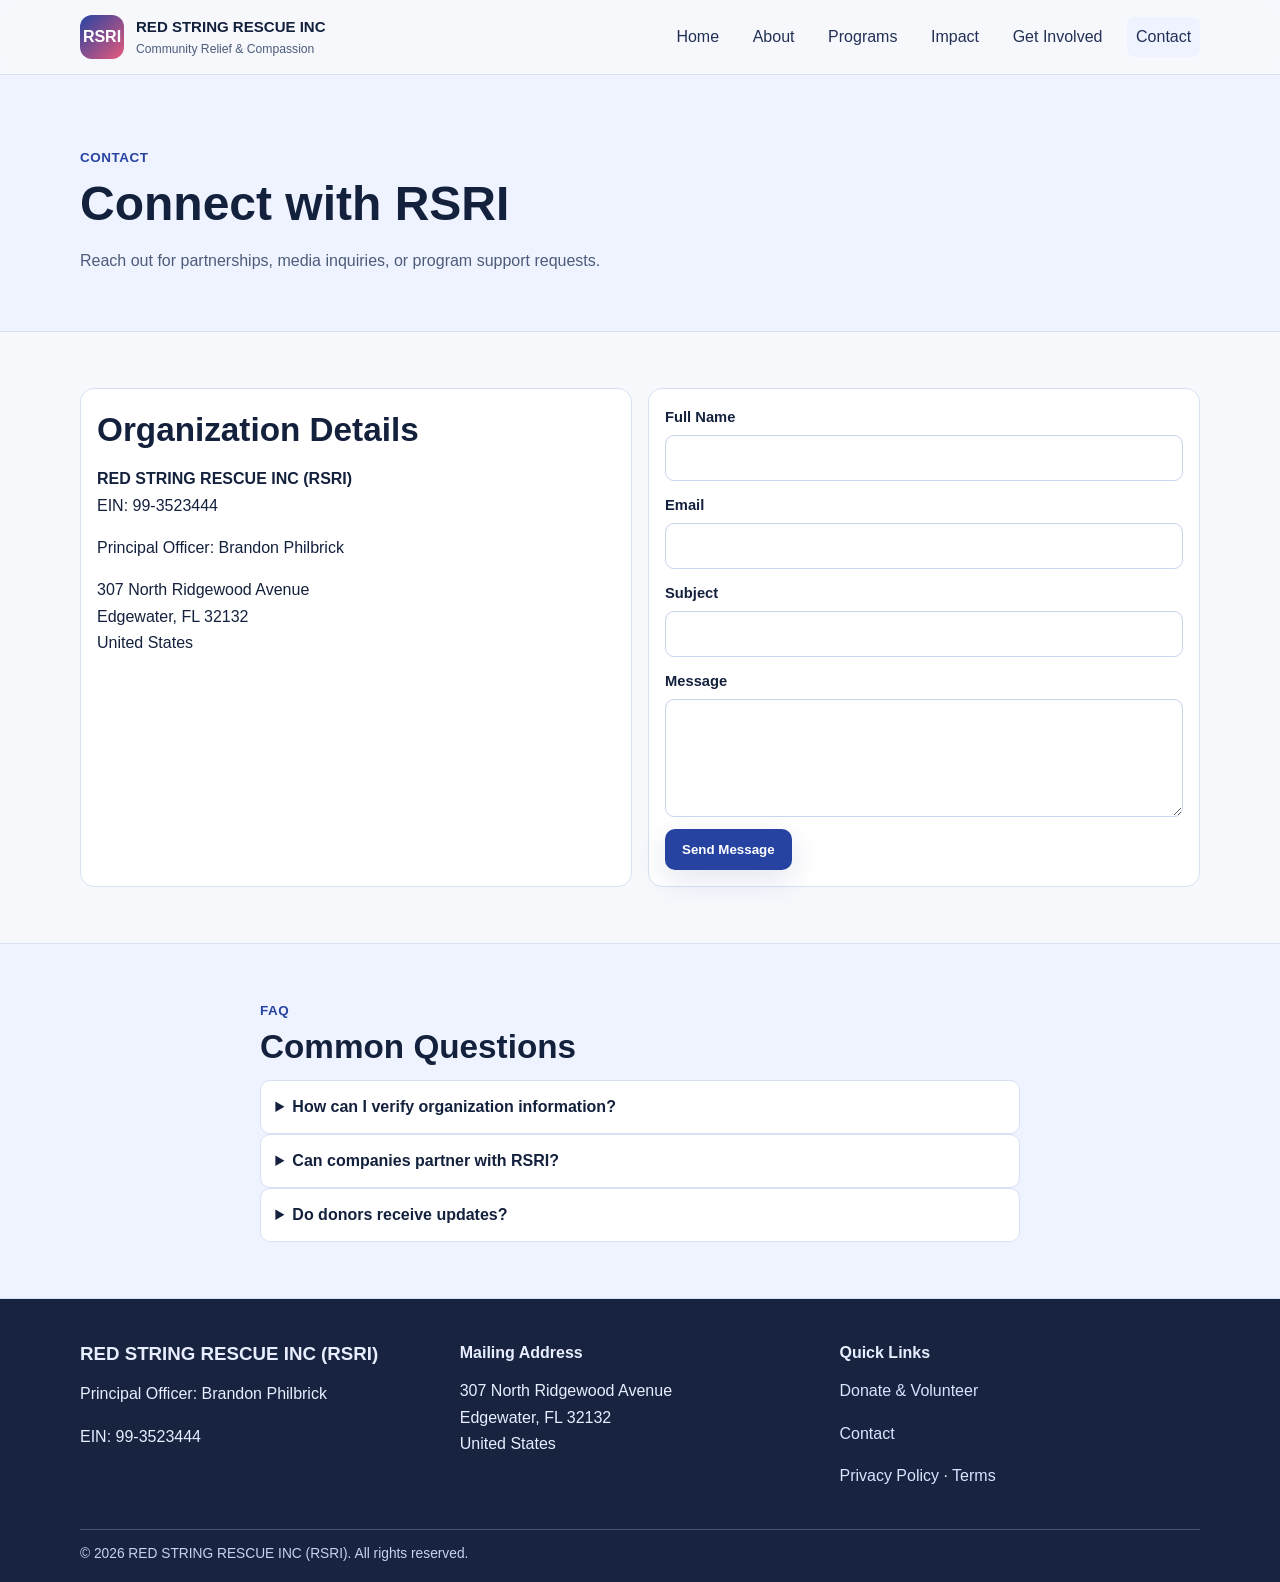
==== contact.html @ 971e7270 "latest" ====
<!DOCTYPE html>
<html lang="en">
<head>
  <meta charset="UTF-8" />
  <meta name="viewport" content="width=device-width, initial-scale=1.0" />
  <title>Contact | RSRI</title>
  <meta name="description" content="Contact RED STRING RESCUE INC for partnerships, support, or inquiries." />
  <link rel="stylesheet" href="styles.css" />
</head>
<body>
  <a class="skip-link" href="#main">Skip to main content</a>
  <header class="site-header" id="top">
    <div class="container nav-wrap">
      <a class="brand" href="index.html" aria-label="RSRI home">
        <div class="brand-mark">RSRI</div>
        <div>
          <p class="brand-name">RED STRING RESCUE INC</p>
          <p class="brand-sub">Community Relief & Compassion</p>
        </div>
      </a>

      <button class="menu-toggle" aria-expanded="false" aria-controls="mainNav" aria-label="Toggle navigation menu">
        <span></span><span></span><span></span>
      </button>

      <nav id="mainNav" class="main-nav" aria-label="Main navigation">
        <a href="index.html">Home</a>
        <a href="about.html">About</a>
        <a href="programs.html">Programs</a>
        <a href="impact.html">Impact</a>
        <a href="get-involved.html">Get Involved</a>
        <a href="contact.html" class="active">Contact</a>
      </nav>
    </div>
  </header>

  <main id="main">
    <section class="page-hero"><div class="container"><p class="eyebrow">Contact</p><h1>Connect with RSRI</h1><p class="lead">Reach out for partnerships, media inquiries, or program support requests.</p></div></section>
    <section class="section"><div class="container grid-2">
      <article class="panel">
        <h2>Organization Details</h2>
        <p><strong>RED STRING RESCUE INC (RSRI)</strong><br/>EIN: 99-3523444</p>
        <p>Principal Officer: Brandon Philbrick</p>
        <p>307 North Ridgewood Avenue<br/>Edgewater, FL 32132<br/>United States</p>
      </article>
      <form name="contact" method="POST" data-netlify="true" action="/thank-you.html">
        <input type="hidden" name="form-name" value="contact" />
        <label>Full Name<input type="text" name="name" required /></label>
        <label>Email<input type="email" name="email" required /></label>
        <label>Subject<input type="text" name="subject" required /></label>
        <label>Message<textarea name="message" rows="4" required></textarea></label>
        <button type="submit" class="btn btn-primary">Send Message</button>
      </form>
    </div></section>

    <section class="section section-alt"><div class="container narrow"><p class="eyebrow">FAQ</p><h2>Common Questions</h2>
      <details><summary>How can I verify organization information?</summary><p>You can verify EIN 99-3523444 and the listed mailing address. Additional public information is available upon request.</p></details>
      <details><summary>Can companies partner with RSRI?</summary><p>Yes, we welcome corporate partnerships and collaborative community initiatives.</p></details>
      <details><summary>Do donors receive updates?</summary><p>Yes, we provide periodic updates on impact metrics and program priorities.</p></details>
    </div></section>
  </main>
  <footer class="site-footer">
    <div class="container footer-grid">
      <div>
        <h3>RED STRING RESCUE INC (RSRI)</h3>
        <p>Principal Officer: Brandon Philbrick</p>
        <p>EIN: 99-3523444</p>
      </div>
      <div>
        <h4>Mailing Address</h4>
        <p>307 North Ridgewood Avenue<br/>Edgewater, FL 32132<br/>United States</p>
      </div>
      <div>
        <h4>Quick Links</h4>
        <p><a href="get-involved.html">Donate & Volunteer</a></p>
        <p><a href="contact.html">Contact</a></p>
        <p><a href="privacy.html">Privacy Policy</a> · <a href="terms.html">Terms</a></p>
      </div>
    </div>
    <div class="copyright">© <span id="year"></span> RED STRING RESCUE INC (RSRI). All rights reserved.</div>
  </footer>
  <script src="script.js"></script>

</body>
</html>
---- styles.css ----
:root {
  --bg: #f6f8fc;
  --surface: #ffffff;
  --surface-alt: #eef3ff;
  --text: #14213d;
  --muted: #4c5c7a;
  --primary: #2643a2;
  --primary-strong: #1a2f79;
  --accent: #e75a7c;
  --border: #d8e0f3;
  --shadow: 0 10px 30px rgba(27, 51, 122, 0.12);
  --radius: 14px;
}

* { box-sizing: border-box; }
html { scroll-behavior: smooth; }
body {
  margin: 0;
  font-family: "Inter", "Segoe UI", Arial, sans-serif;
  color: var(--text);
  background: var(--bg);
  line-height: 1.65;
}
a { color: inherit; text-decoration: none; }
.container { width: min(1120px, 92vw); margin: 0 auto; }
.narrow { width: min(760px, 100%); }

.skip-link { position: absolute; left: -9999px; top: 0; }
.skip-link:focus { left: 1rem; top: 1rem; background: #000; color: #fff; padding: 0.5rem 0.8rem; border-radius: 6px; z-index: 1000; }

.site-header {
  position: sticky; top: 0; z-index: 100;
  backdrop-filter: blur(8px);
  background: color-mix(in srgb, #f6f8fc 88%, transparent);
  border-bottom: 1px solid var(--border);
}
.nav-wrap { display: flex; align-items: center; justify-content: space-between; gap: 1rem; min-height: 74px; }
.brand { display: flex; align-items: center; gap: 0.75rem; }
.brand-mark {
  width: 44px; height: 44px; display: grid; place-items: center;
  border-radius: 12px; font-weight: 800; color: #fff;
  background: linear-gradient(135deg, var(--primary), var(--accent));
}
.brand-name { margin: 0; font-size: 0.94rem; font-weight: 700; }
.brand-sub { margin: 0; font-size: 0.76rem; color: var(--muted); }

.main-nav { display: flex; gap: 1rem; align-items: center; }
.main-nav a { padding: 0.4rem 0.55rem; border-radius: 8px; color: #223055; font-weight: 500; }
.main-nav a:hover, .main-nav a:focus-visible, .main-nav a.active { background: var(--surface-alt); outline: none; }

.menu-toggle {
  display: none; border: 1px solid var(--border); background: var(--surface);
  border-radius: 10px; width: 44px; height: 38px; padding: 0;
}
.menu-toggle span { display: block; width: 22px; height: 2px; background: #253252; margin: 5px auto; }

.hero, .page-hero { padding: 4.5rem 0 2.5rem; }
.hero-grid { display: grid; grid-template-columns: 1.2fr 0.8fr; gap: 2rem; align-items: start; }
.page-hero { background: var(--surface-alt); border-bottom: 1px solid var(--border); }

.eyebrow { margin: 0; font-size: 0.84rem; font-weight: 700; color: var(--primary); letter-spacing: 0.04em; text-transform: uppercase; }
h1,h2,h3,h4 { line-height: 1.2; margin: 0.35rem 0 0.8rem; }
h1 { font-size: clamp(2rem, 4vw, 3rem); }
h2 { font-size: clamp(1.5rem, 2.6vw, 2.2rem); }
.hero-text, .lead { color: var(--muted); max-width: 65ch; }

.btn {
  display: inline-flex; justify-content: center; align-items: center;
  border-radius: 10px; padding: 0.72rem 1rem; font-weight: 600;
  border: 1px solid transparent; cursor: pointer;
  transition: transform 0.2s ease, box-shadow 0.2s ease;
}
.btn:hover { transform: translateY(-1px); }
.btn-primary { background: var(--primary); color: #fff; box-shadow: var(--shadow); }
.btn-primary:hover { background: var(--primary-strong); }
.btn-secondary { background: #fff; color: var(--primary); border-color: var(--primary); }

.hero-actions { display: flex; gap: 0.75rem; margin: 1.3rem 0 1.6rem; }
.hero-stats { display: grid; grid-template-columns: repeat(3, minmax(0, 1fr)); gap: 0.8rem; padding: 0; margin: 1rem 0 0; list-style: none; }
.hero-stats li, .card, .panel, .stat-card {
  background: var(--surface); border: 1px solid var(--border); border-radius: var(--radius); padding: 1rem;
}
.hero-stats strong { display: block; font-size: 1.5rem; }
.hero-stats span { color: var(--muted); font-size: 0.9rem; }

.hero-card {
  background: var(--surface); border: 1px solid var(--border);
  border-radius: var(--radius); box-shadow: var(--shadow); padding: 1.2rem;
}
.hero-card dl { margin: 0; }
.hero-card dt { margin-top: 0.9rem; color: var(--muted); font-size: 0.86rem; }
.hero-card dd { margin: 0.2rem 0 0; font-weight: 600; }

.section { padding: 3.5rem 0; }
.section-alt { background: var(--surface-alt); border-top: 1px solid var(--border); border-bottom: 1px solid var(--border); }
.grid-2 { display: grid; grid-template-columns: 1fr 1fr; gap: 1rem; }
.grid-3 { display: grid; grid-template-columns: repeat(3, minmax(0,1fr)); gap: 1rem; }
.grid-4 { display: grid; grid-template-columns: repeat(4, minmax(0,1fr)); gap: 1rem; }

.check-list { margin: 0.8rem 0 0; padding-left: 1.1rem; }

form { background: var(--surface); border: 1px solid var(--border); border-radius: var(--radius); padding: 1rem; }
label { display: grid; gap: 0.35rem; margin-bottom: 0.75rem; font-weight: 600; font-size: 0.92rem; }
input,select,textarea {
  width: 100%; border: 1px solid #cad5ef; border-radius: 9px;
  padding: 0.62rem 0.7rem; font: inherit; color: #14213d; background: #fff;
}
input:focus,select:focus,textarea:focus { border-color: #607bd8; outline: 2px solid #dce5ff; }

details { background: var(--surface); border: 1px solid var(--border); border-radius: 10px; padding: 0.8rem 0.9rem; }
summary { cursor: pointer; font-weight: 600; }

.cta-band { background: #17233f; color: #e8eeff; padding: 2rem 0; }
.cta-band .row { display: flex; flex-wrap: wrap; gap: 1rem; justify-content: space-between; align-items: center; }

.site-footer { background: #17233f; color: #e8eeff; padding: 2.4rem 0 1rem; }
.footer-grid { display: grid; grid-template-columns: repeat(3, minmax(0, 1fr)); gap: 1.2rem; }
.site-footer a { color: #d8e5ff; }
.copyright {
  width: min(1120px, 92vw); margin: 1.5rem auto 0;
  font-size: 0.86rem; color: #c5d3f4; border-top: 1px solid rgba(216,229,255,.25); padding-top: 0.8rem;
}

.legal p { color: var(--muted); }

@media (max-width: 980px) {
  .hero-grid, .grid-3, .grid-4, .grid-2, .footer-grid { grid-template-columns: 1fr 1fr; }
  .hero-stats { grid-template-columns: repeat(2, minmax(0, 1fr)); }
}

@media (max-width: 760px) {
  .menu-toggle { display: inline-block; }
  .main-nav {
    position: absolute; top: 74px; left: 0; right: 0;
    padding: 0.8rem 4vw 1rem; background: #f6f8fc; border-bottom: 1px solid var(--border);
    display: none; flex-direction: column; align-items: flex-start;
  }
  .main-nav.open { display: flex; }
  .hero, .page-hero, .section { padding: 2.8rem 0; }
  .hero-grid, .grid-3, .grid-4, .grid-2, .hero-stats, .footer-grid { grid-template-columns: 1fr; }
}
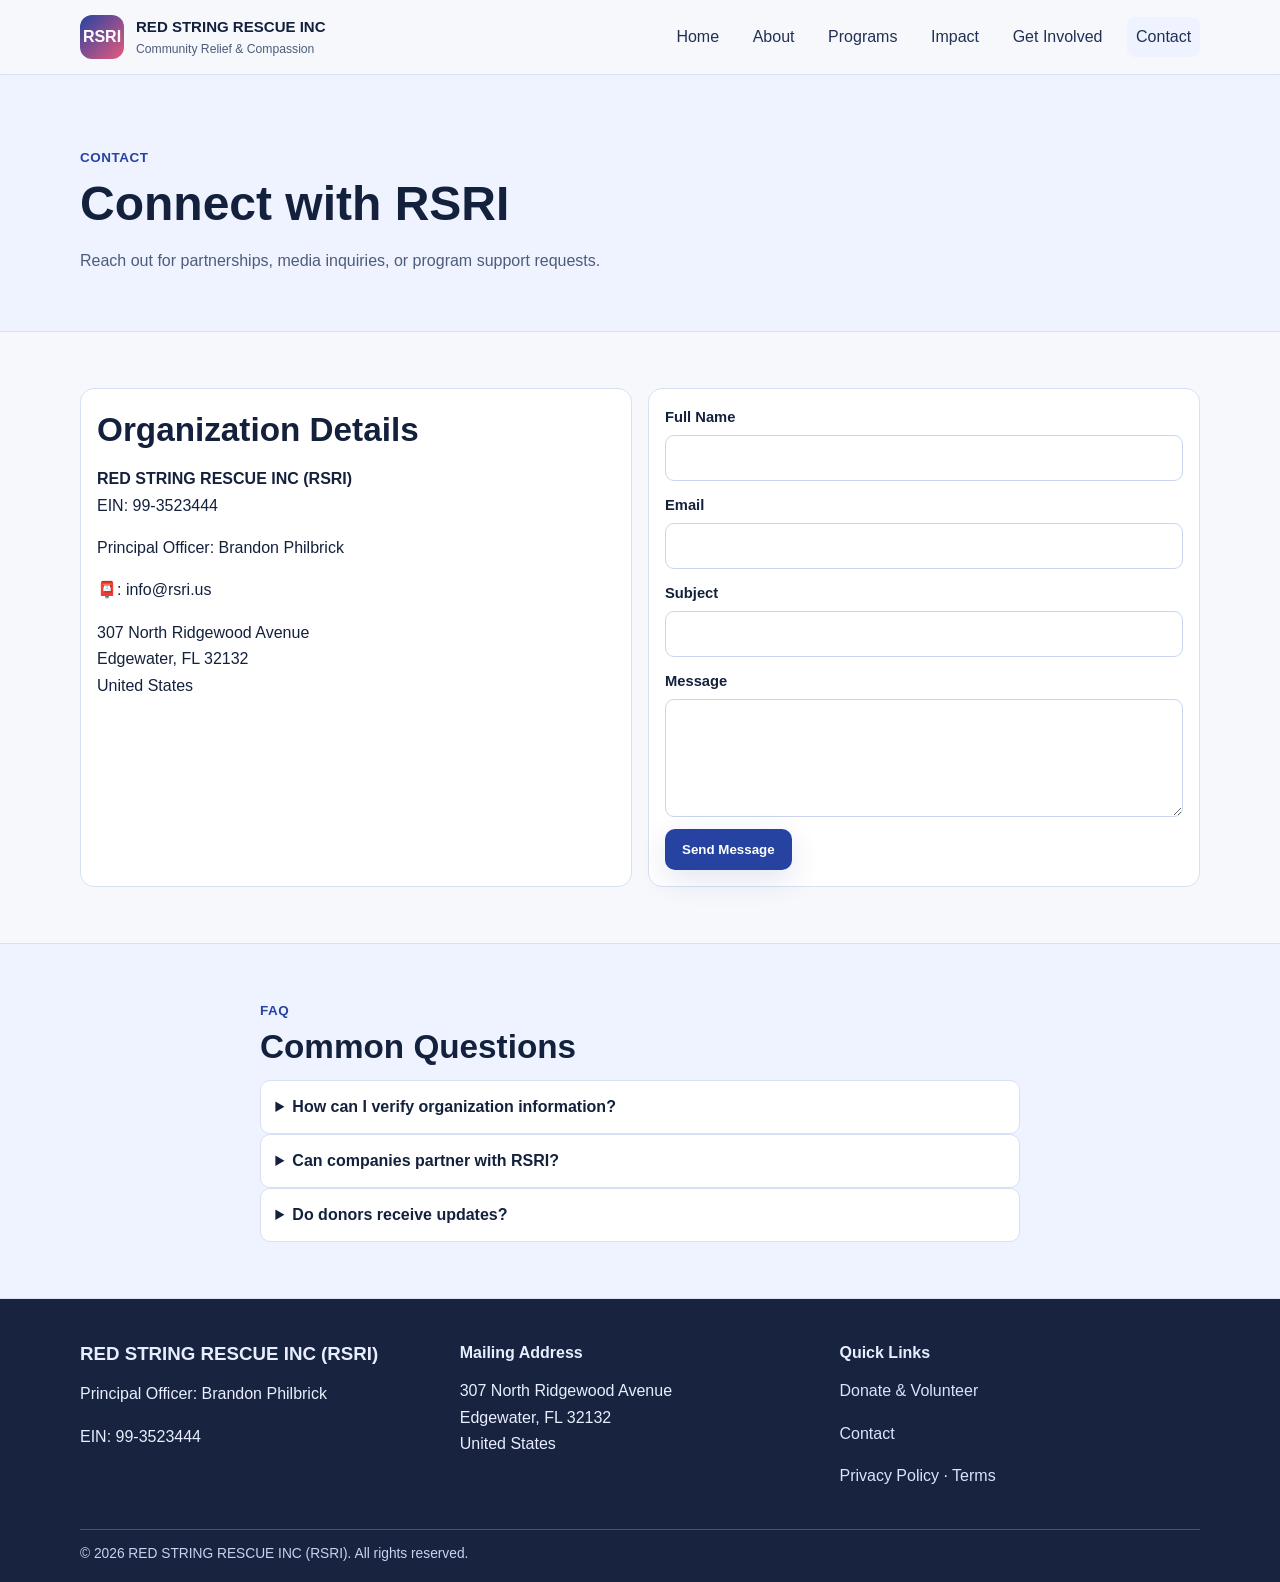
==== commit 9a161c84: "Add contact email to organization details" ====
--- a/contact.html
+++ b/contact.html
@@ -41,6 +41,7 @@
         <h2>Organization Details</h2>
         <p><strong>RED STRING RESCUE INC (RSRI)</strong><br/>EIN: 99-3523444</p>
         <p>Principal Officer: Brandon Philbrick</p>
+        <p>📮: info@rsri.us</p>
         <p>307 North Ridgewood Avenue<br/>Edgewater, FL 32132<br/>United States</p>
       </article>
       <form name="contact" method="POST" data-netlify="true" action="/thank-you.html">
